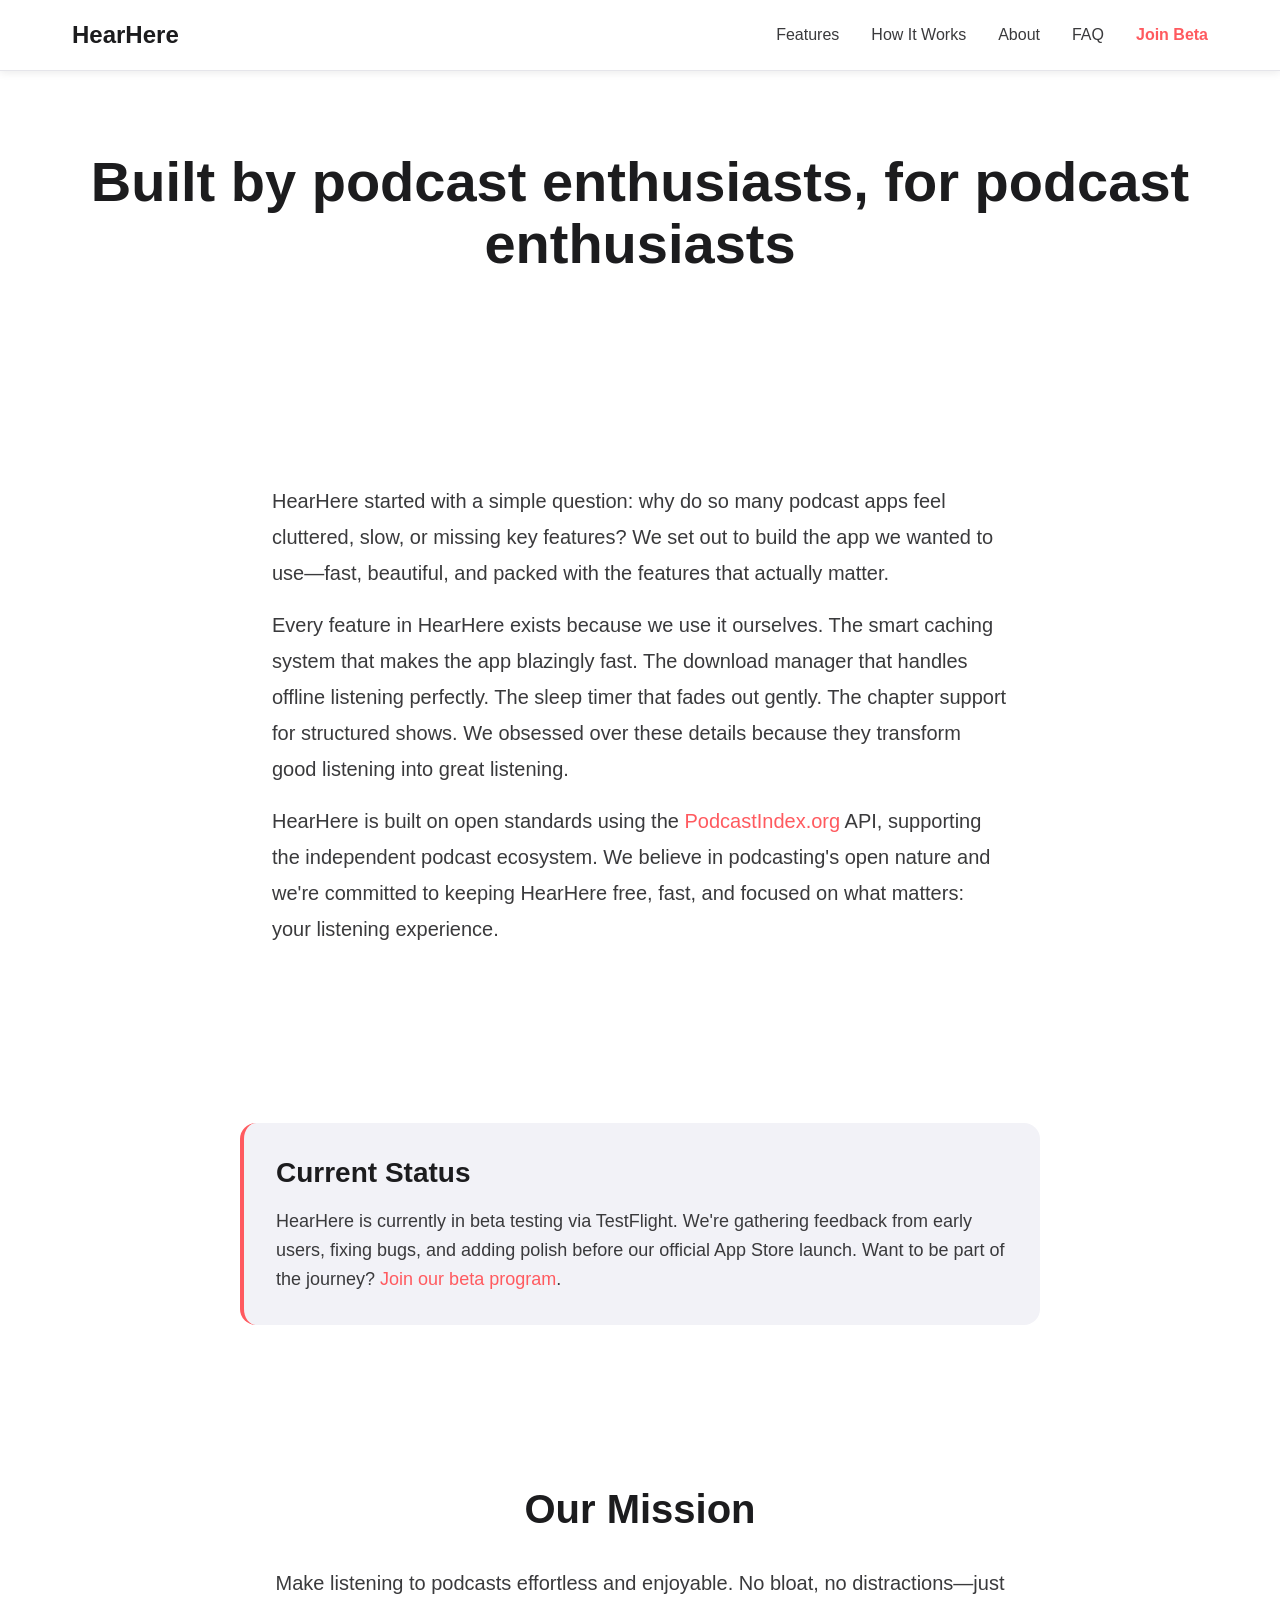
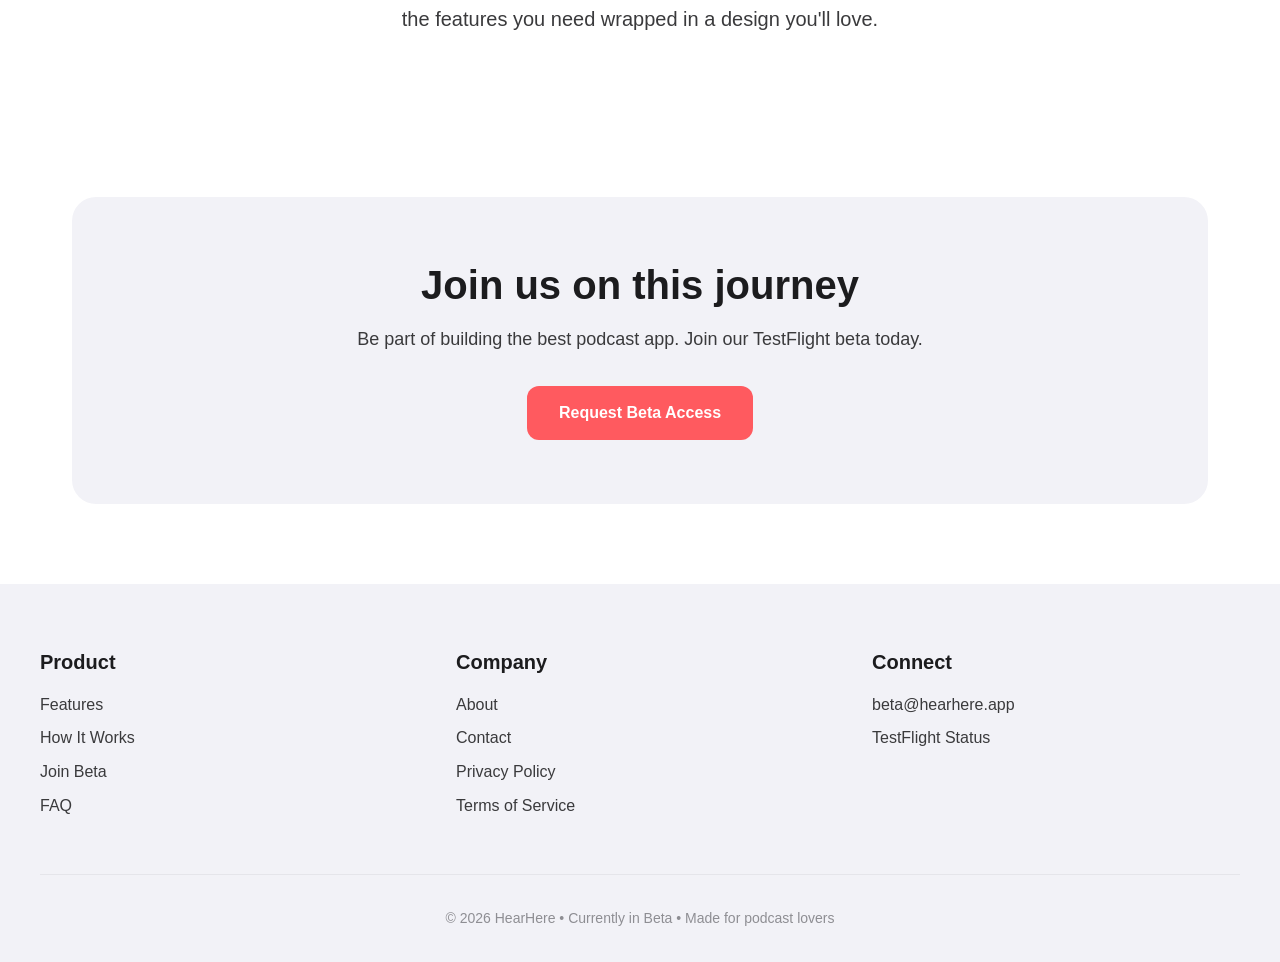
==== about.html @ 43078dda "Build HearHere website with all pages and features Created a complete, responsive website for HearHe" ====
<!DOCTYPE html>
<html lang="en">
<head>
    <meta charset="UTF-8">
    <meta name="viewport" content="width=device-width, initial-scale=1.0">
    <title>About - HearHere</title>
    <meta name="description" content="Built by podcast enthusiasts, for podcast enthusiasts. Learn about HearHere's mission and vision.">
    <link rel="stylesheet" href="styles.css">
</head>
<body>
    <!-- Navigation -->
    <nav>
        <div class="nav-container">
            <a href="index.html" class="logo">HearHere</a>
            <button class="mobile-menu-toggle" aria-label="Toggle menu">☰</button>
            <ul class="nav-links">
                <li><a href="features.html">Features</a></li>
                <li><a href="how-it-works.html">How It Works</a></li>
                <li><a href="about.html">About</a></li>
                <li><a href="faq.html">FAQ</a></li>
                <li><a href="beta.html" class="beta-link">Join Beta</a></li>
            </ul>
        </div>
    </nav>

    <!-- Page Header -->
    <section class="section">
        <div class="container">
            <div class="section-header">
                <h1>Built by podcast enthusiasts, for podcast enthusiasts</h1>
            </div>
        </div>
    </section>

    <!-- Main Content -->
    <section class="section">
        <div class="container" style="max-width: 800px;">
            <p style="font-size: 1.25rem; line-height: 1.8;">
                HearHere started with a simple question: why do so many podcast apps feel cluttered, slow, or missing key features? We set out to build the app we wanted to use—fast, beautiful, and packed with the features that actually matter.
            </p>

            <p style="font-size: 1.25rem; line-height: 1.8;">
                Every feature in HearHere exists because we use it ourselves. The smart caching system that makes the app blazingly fast. The download manager that handles offline listening perfectly. The sleep timer that fades out gently. The chapter support for structured shows. We obsessed over these details because they transform good listening into great listening.
            </p>

            <p style="font-size: 1.25rem; line-height: 1.8;">
                HearHere is built on open standards using the <a href="https://podcastindex.org" target="_blank" rel="noopener noreferrer">PodcastIndex.org</a> API, supporting the independent podcast ecosystem. We believe in podcasting's open nature and we're committed to keeping HearHere free, fast, and focused on what matters: your listening experience.
            </p>
        </div>
    </section>

    <!-- Current Status -->
    <section class="section">
        <div class="container">
            <div class="beta-status" style="max-width: 800px; margin: 0 auto;">
                <h3 style="margin-bottom: 1rem;">Current Status</h3>
                <p style="margin: 0;">
                    HearHere is currently in beta testing via TestFlight. We're gathering feedback from early users, fixing bugs, and adding polish before our official App Store launch. Want to be part of the journey? <a href="beta.html">Join our beta program</a>.
                </p>
            </div>
        </div>
    </section>

    <!-- Mission Statement -->
    <section class="section">
        <div class="container" style="max-width: 800px; text-align: center;">
            <h2 class="mb-2">Our Mission</h2>
            <p style="font-size: 1.25rem; line-height: 1.8;">
                Make listening to podcasts effortless and enjoyable. No bloat, no distractions—just the features you need wrapped in a design you'll love.
            </p>
        </div>
    </section>

    <!-- CTA Section -->
    <div class="container">
        <section class="beta-callout">
            <h2>Join us on this journey</h2>
            <p>Be part of building the best podcast app. Join our TestFlight beta today.</p>
            <a href="beta.html" class="btn btn-primary">Request Beta Access</a>
        </section>
    </div>

    <!-- Footer -->
    <footer>
        <div class="footer-content">
            <div class="footer-column">
                <h4>Product</h4>
                <ul>
                    <li><a href="features.html">Features</a></li>
                    <li><a href="how-it-works.html">How It Works</a></li>
                    <li><a href="beta.html">Join Beta</a></li>
                    <li><a href="faq.html">FAQ</a></li>
                </ul>
            </div>
            <div class="footer-column">
                <h4>Company</h4>
                <ul>
                    <li><a href="about.html">About</a></li>
                    <li><a href="mailto:beta@hearhere.app">Contact</a></li>
                    <li><a href="#">Privacy Policy</a></li>
                    <li><a href="#">Terms of Service</a></li>
                </ul>
            </div>
            <div class="footer-column">
                <h4>Connect</h4>
                <ul>
                    <li><a href="mailto:beta@hearhere.app">beta@hearhere.app</a></li>
                    <li><a href="#">TestFlight Status</a></li>
                </ul>
            </div>
        </div>
        <div class="footer-bottom">
            &copy; 2026 HearHere &bull; Currently in Beta &bull; Made for podcast lovers
        </div>
    </footer>

    <script src="script.js"></script>
</body>
</html>
---- styles.css ----
/* HearHere Website Styles */

/* CSS Variables for Design System */
:root {
    --primary-accent: #FF5A5F;
    --grey-bg: #F2F2F7;
    --text-primary: #1C1C1E;
    --text-secondary: #3A3A3C;
    --text-tertiary: #8E8E93;
    --border-color: #E5E5EA;
    --white: #FFFFFF;
    --black: #000000;
    --shadow: 0 2px 8px rgba(0, 0, 0, 0.08);
    --shadow-lg: 0 4px 16px rgba(0, 0, 0, 0.12);
}

/* Reset and Base Styles */
* {
    margin: 0;
    padding: 0;
    box-sizing: border-box;
}

body {
    font-family: -apple-system, BlinkMacSystemFont, 'Segoe UI', 'Roboto', 'Helvetica', 'Arial', sans-serif;
    color: var(--text-primary);
    background-color: var(--white);
    line-height: 1.6;
    -webkit-font-smoothing: antialiased;
    -moz-osx-font-smoothing: grayscale;
}

/* Typography */
h1 {
    font-size: 3.5rem;
    font-weight: 700;
    line-height: 1.1;
    margin-bottom: 1.5rem;
}

h2 {
    font-size: 2.5rem;
    font-weight: 700;
    line-height: 1.2;
    margin-bottom: 1rem;
}

h3 {
    font-size: 1.75rem;
    font-weight: 600;
    line-height: 1.3;
    margin-bottom: 0.75rem;
}

h4 {
    font-size: 1.25rem;
    font-weight: 600;
    line-height: 1.4;
    margin-bottom: 0.5rem;
}

p {
    font-size: 1.125rem;
    color: var(--text-secondary);
    margin-bottom: 1rem;
}

a {
    color: var(--primary-accent);
    text-decoration: none;
    transition: opacity 0.2s;
}

a:hover {
    opacity: 0.8;
}

/* Navigation */
nav {
    background: var(--white);
    border-bottom: 1px solid var(--border-color);
    position: sticky;
    top: 0;
    z-index: 100;
    box-shadow: var(--shadow);
}

.nav-container {
    max-width: 1200px;
    margin: 0 auto;
    padding: 1rem 2rem;
    display: flex;
    justify-content: space-between;
    align-items: center;
}

.logo {
    font-size: 1.5rem;
    font-weight: 700;
    color: var(--text-primary);
}

.nav-links {
    display: flex;
    gap: 2rem;
    list-style: none;
    align-items: center;
}

.nav-links a {
    color: var(--text-secondary);
    font-weight: 500;
    transition: color 0.2s;
}

.nav-links a:hover {
    color: var(--primary-accent);
    opacity: 1;
}

.nav-links .beta-link {
    color: var(--primary-accent);
    font-weight: 600;
}

.mobile-menu-toggle {
    display: none;
    background: none;
    border: none;
    font-size: 1.5rem;
    cursor: pointer;
    color: var(--text-primary);
}

/* Buttons */
.btn {
    display: inline-block;
    padding: 0.875rem 2rem;
    border-radius: 12px;
    font-weight: 600;
    font-size: 1rem;
    cursor: pointer;
    border: none;
    transition: all 0.2s;
    text-align: center;
}

.btn-primary {
    background: var(--primary-accent);
    color: var(--white);
}

.btn-primary:hover {
    opacity: 0.9;
    transform: translateY(-1px);
    box-shadow: var(--shadow-lg);
}

.btn-secondary {
    background: var(--grey-bg);
    color: var(--text-primary);
}

.btn-secondary:hover {
    background: #E5E5EA;
}

/* Container */
.container {
    max-width: 1200px;
    margin: 0 auto;
    padding: 0 2rem;
}

/* Hero Section */
.hero {
    padding: 5rem 0;
    text-align: center;
}

.beta-badge {
    display: inline-block;
    background: var(--grey-bg);
    color: var(--text-secondary);
    padding: 0.5rem 1rem;
    border-radius: 20px;
    font-size: 0.875rem;
    font-weight: 600;
    margin-bottom: 1.5rem;
}

.hero h1 {
    max-width: 800px;
    margin: 0 auto 1rem;
}

.hero p {
    max-width: 700px;
    margin: 0 auto 2rem;
    font-size: 1.25rem;
}

.hero-cta {
    display: flex;
    gap: 1rem;
    justify-content: center;
    flex-wrap: wrap;
}

.hero-image {
    margin-top: 3rem;
    max-width: 100%;
}

/* Feature Grid */
.features-grid {
    display: grid;
    grid-template-columns: repeat(auto-fit, minmax(300px, 1fr));
    gap: 2rem;
    padding: 4rem 0;
}

.feature-card {
    background: var(--grey-bg);
    padding: 2rem;
    border-radius: 16px;
    transition: transform 0.2s;
}

.feature-card:hover {
    transform: translateY(-4px);
}

.feature-card h3 {
    color: var(--text-primary);
    margin-bottom: 1rem;
}

.feature-card p {
    color: var(--text-secondary);
}

/* Beta Callout Section */
.beta-callout {
    background: var(--grey-bg);
    padding: 4rem 2rem;
    text-align: center;
    margin: 4rem 0;
    border-radius: 24px;
}

.beta-callout h2 {
    margin-bottom: 1rem;
}

.beta-callout p {
    max-width: 700px;
    margin: 0 auto 2rem;
    font-size: 1.125rem;
}

/* Section Styles */
.section {
    padding: 5rem 0;
}

.section-header {
    text-align: center;
    margin-bottom: 3rem;
}

.section-subtitle {
    font-size: 1.25rem;
    color: var(--text-secondary);
    max-width: 600px;
    margin: 0 auto;
}

/* Feature Detail Section */
.feature-detail {
    display: grid;
    grid-template-columns: 1fr 1fr;
    gap: 4rem;
    align-items: center;
    margin-bottom: 5rem;
}

.feature-detail:nth-child(even) {
    direction: rtl;
}

.feature-detail:nth-child(even) > * {
    direction: ltr;
}

.feature-content h3 {
    margin-bottom: 1rem;
}

.feature-list {
    list-style: none;
    margin-top: 1.5rem;
}

.feature-list li {
    padding: 0.75rem 0;
    padding-left: 1.5rem;
    position: relative;
    color: var(--text-secondary);
}

.feature-list li:before {
    content: "✓";
    position: absolute;
    left: 0;
    color: var(--primary-accent);
    font-weight: bold;
}

/* Steps */
.steps {
    display: grid;
    gap: 3rem;
}

.step {
    display: grid;
    grid-template-columns: 1fr 1fr;
    gap: 3rem;
    align-items: center;
}

.step:nth-child(even) {
    direction: rtl;
}

.step:nth-child(even) > * {
    direction: ltr;
}

.step-number {
    display: inline-block;
    background: var(--primary-accent);
    color: var(--white);
    width: 40px;
    height: 40px;
    border-radius: 50%;
    text-align: center;
    line-height: 40px;
    font-weight: bold;
    margin-bottom: 1rem;
}

/* Beta Page Styles */
.beta-status {
    background: var(--grey-bg);
    padding: 2rem;
    border-radius: 16px;
    margin: 2rem 0;
    border-left: 4px solid var(--primary-accent);
}

.beta-grid {
    display: grid;
    grid-template-columns: repeat(auto-fit, minmax(280px, 1fr));
    gap: 2rem;
    margin: 3rem 0;
}

.beta-feature {
    background: var(--white);
    padding: 2rem;
    border-radius: 12px;
    box-shadow: var(--shadow);
}

.beta-feature h3 {
    font-size: 1.25rem;
    margin-bottom: 0.75rem;
}

.checklist {
    list-style: none;
    margin: 2rem 0;
}

.checklist li {
    padding: 0.75rem 0;
    padding-left: 2rem;
    position: relative;
}

.checklist li:before {
    position: absolute;
    left: 0;
    font-weight: bold;
}

.checklist.included li:before {
    content: "✓";
    color: var(--primary-accent);
}

.checklist.expectations li:before {
    content: "⚠";
    color: #FF9500;
}

/* Form Styles */
.beta-form {
    max-width: 600px;
    margin: 3rem auto;
    background: var(--grey-bg);
    padding: 2rem;
    border-radius: 16px;
}

.form-group {
    margin-bottom: 1.5rem;
}

.form-group label {
    display: block;
    font-weight: 600;
    margin-bottom: 0.5rem;
    color: var(--text-primary);
}

.form-group input,
.form-group textarea {
    width: 100%;
    padding: 0.875rem;
    border: 1px solid var(--border-color);
    border-radius: 8px;
    font-family: inherit;
    font-size: 1rem;
    transition: border-color 0.2s;
}

.form-group input:focus,
.form-group textarea:focus {
    outline: none;
    border-color: var(--primary-accent);
}

.form-group textarea {
    resize: vertical;
    min-height: 100px;
}

.form-note {
    font-size: 0.875rem;
    color: var(--text-tertiary);
    margin-top: 1rem;
}

/* FAQ Styles */
.faq-list {
    max-width: 800px;
    margin: 0 auto;
}

.faq-item {
    margin-bottom: 2rem;
    padding-bottom: 2rem;
    border-bottom: 1px solid var(--border-color);
}

.faq-item:last-child {
    border-bottom: none;
}

.faq-question {
    font-size: 1.25rem;
    font-weight: 600;
    color: var(--text-primary);
    margin-bottom: 0.75rem;
}

.faq-answer {
    color: var(--text-secondary);
    line-height: 1.7;
}

/* Footer */
footer {
    background: var(--grey-bg);
    padding: 4rem 2rem 2rem;
    margin-top: 5rem;
}

.footer-content {
    max-width: 1200px;
    margin: 0 auto;
    display: grid;
    grid-template-columns: repeat(auto-fit, minmax(200px, 1fr));
    gap: 3rem;
    margin-bottom: 3rem;
}

.footer-column h4 {
    margin-bottom: 1rem;
    color: var(--text-primary);
}

.footer-column ul {
    list-style: none;
}

.footer-column li {
    margin-bottom: 0.5rem;
}

.footer-column a {
    color: var(--text-secondary);
    transition: color 0.2s;
}

.footer-column a:hover {
    color: var(--primary-accent);
}

.footer-bottom {
    max-width: 1200px;
    margin: 0 auto;
    padding-top: 2rem;
    border-top: 1px solid var(--border-color);
    text-align: center;
    color: var(--text-tertiary);
    font-size: 0.875rem;
}

/* Responsive Design */
@media (max-width: 768px) {
    h1 {
        font-size: 2.5rem;
    }

    h2 {
        font-size: 2rem;
    }

    h3 {
        font-size: 1.5rem;
    }

    .nav-links {
        display: none;
        position: absolute;
        top: 100%;
        left: 0;
        right: 0;
        background: var(--white);
        flex-direction: column;
        padding: 1rem;
        box-shadow: var(--shadow-lg);
    }

    .nav-links.active {
        display: flex;
    }

    .mobile-menu-toggle {
        display: block;
    }

    .hero {
        padding: 3rem 0;
    }

    .features-grid {
        grid-template-columns: 1fr;
    }

    .feature-detail,
    .step {
        grid-template-columns: 1fr;
        gap: 2rem;
    }

    .feature-detail:nth-child(even),
    .step:nth-child(even) {
        direction: ltr;
    }

    .section {
        padding: 3rem 0;
    }
}

/* Utility Classes */
.text-center {
    text-align: center;
}

.mt-1 { margin-top: 1rem; }
.mt-2 { margin-top: 2rem; }
.mt-3 { margin-top: 3rem; }
.mb-1 { margin-bottom: 1rem; }
.mb-2 { margin-bottom: 2rem; }
.mb-3 { margin-bottom: 3rem; }
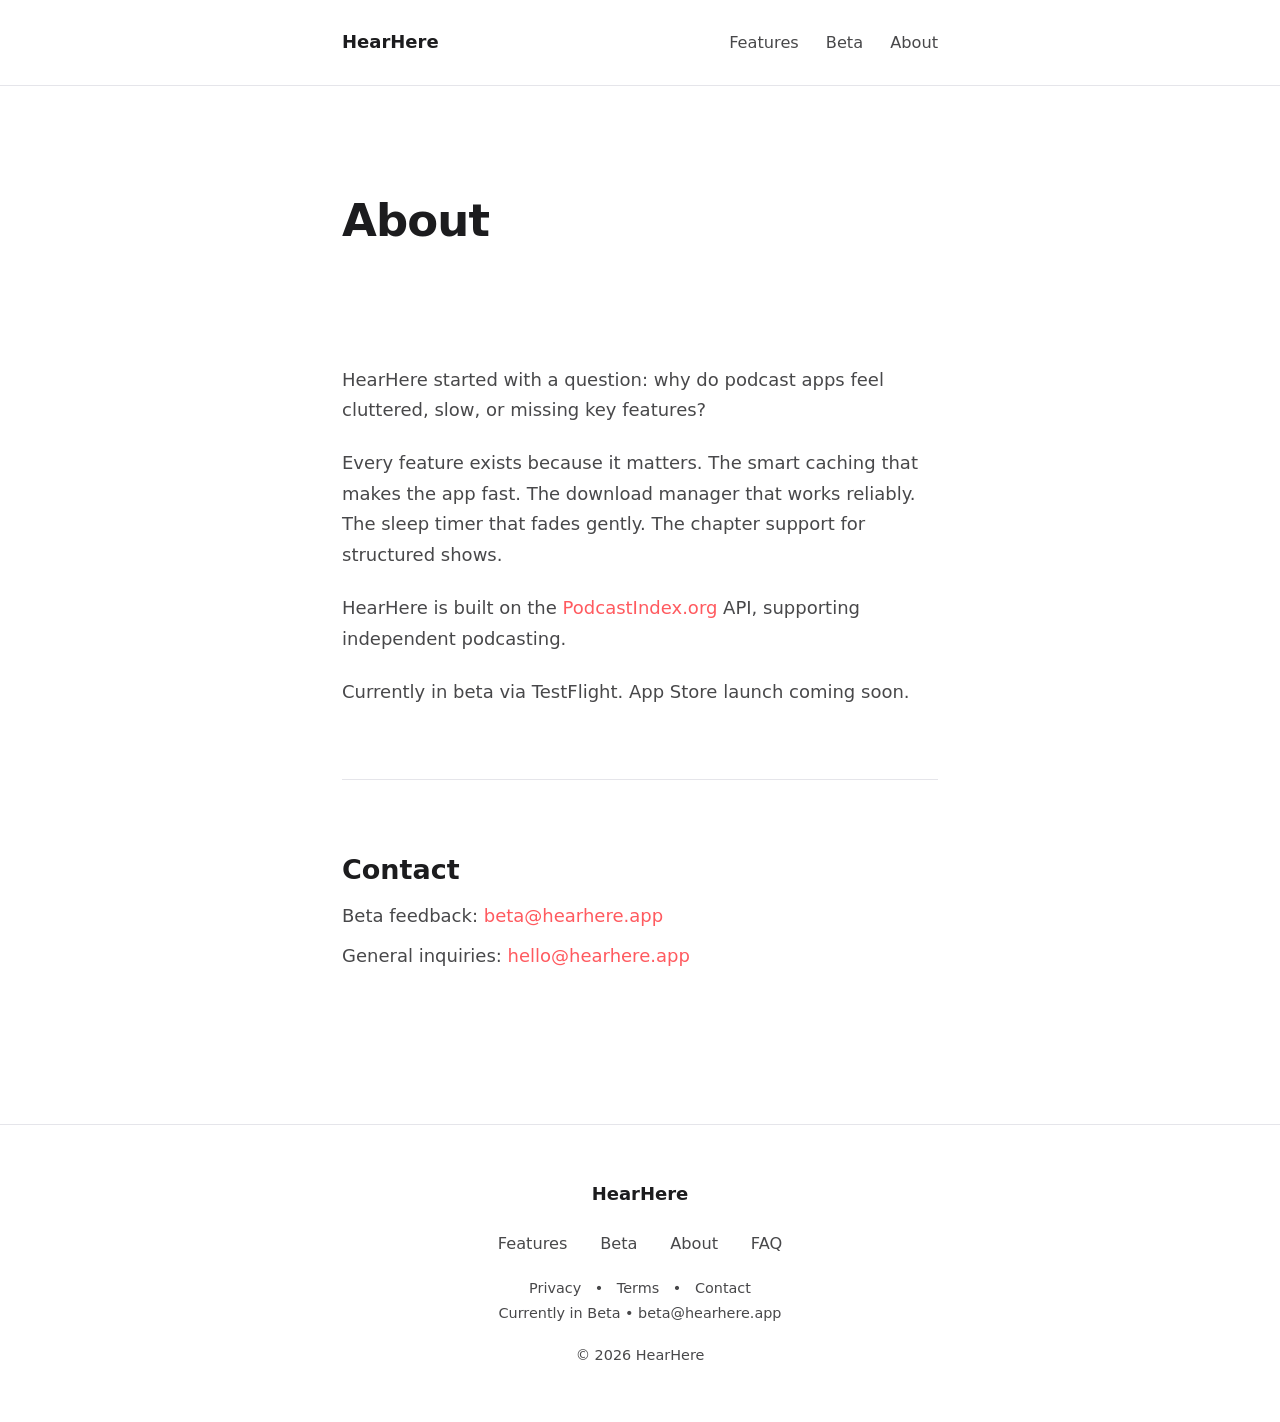
==== commit 3fe836a4: "Redesign website with minimal, text-first approach - Replace cluttered design with clean, Overcast-i" ====
--- a/about.html
+++ b/about.html
@@ -4,113 +4,65 @@
     <meta charset="UTF-8">
     <meta name="viewport" content="width=device-width, initial-scale=1.0">
     <title>About - HearHere</title>
-    <meta name="description" content="Built by podcast enthusiasts, for podcast enthusiasts. Learn about HearHere's mission and vision.">
+    <meta name="description" content="HearHere started with a question: why do podcast apps feel cluttered, slow, or missing key features?">
     <link rel="stylesheet" href="styles.css">
 </head>
 <body>
-    <!-- Navigation -->
-    <nav>
-        <div class="nav-container">
+    <header>
+        <div class="container">
             <a href="index.html" class="logo">HearHere</a>
-            <button class="mobile-menu-toggle" aria-label="Toggle menu">☰</button>
-            <ul class="nav-links">
-                <li><a href="features.html">Features</a></li>
-                <li><a href="how-it-works.html">How It Works</a></li>
-                <li><a href="about.html">About</a></li>
-                <li><a href="faq.html">FAQ</a></li>
-                <li><a href="beta.html" class="beta-link">Join Beta</a></li>
-            </ul>
+            <nav>
+                <a href="features.html">Features</a>
+                <a href="beta.html">Beta</a>
+                <a href="about.html">About</a>
+            </nav>
         </div>
-    </nav>
+    </header>
 
-    <!-- Page Header -->
-    <section class="section">
+    <main>
         <div class="container">
-            <div class="section-header">
-                <h1>Built by podcast enthusiasts, for podcast enthusiasts</h1>
+            <section class="page-header">
+                <h1>About</h1>
+            </section>
+
+            <section class="philosophy">
+                <p>HearHere started with a question: why do podcast apps feel cluttered, slow, or missing key features?</p>
+
+                <p>Every feature exists because it matters. The smart caching that makes the app fast. The download manager that works reliably. The sleep timer that fades gently. The chapter support for structured shows.</p>
+
+                <p>HearHere is built on the <a href="https://podcastindex.org">PodcastIndex.org</a> API, supporting independent podcasting.</p>
+
+                <p>Currently in beta via TestFlight. App Store launch coming soon.</p>
+            </section>
+
+            <hr>
+
+            <section class="contact">
+                <h2 style="margin-top: 0;">Contact</h2>
+                <p>Beta feedback: <a href="mailto:beta@hearhere.app">beta@hearhere.app</a></p>
+                <p>General inquiries: <a href="mailto:hello@hearhere.app">hello@hearhere.app</a></p>
+            </section>
+        </div>
+    </main>
+
+    <footer>
+        <div class="container">
+            <div class="footer-logo">HearHere</div>
+            <div class="footer-links">
+                <a href="features.html">Features</a>
+                <a href="beta.html">Beta</a>
+                <a href="about.html">About</a>
+                <a href="faq.html">FAQ</a>
             </div>
-        </div>
-    </section>
-
-    <!-- Main Content -->
-    <section class="section">
-        <div class="container" style="max-width: 800px;">
-            <p style="font-size: 1.25rem; line-height: 1.8;">
-                HearHere started with a simple question: why do so many podcast apps feel cluttered, slow, or missing key features? We set out to build the app we wanted to use—fast, beautiful, and packed with the features that actually matter.
-            </p>
-
-            <p style="font-size: 1.25rem; line-height: 1.8;">
-                Every feature in HearHere exists because we use it ourselves. The smart caching system that makes the app blazingly fast. The download manager that handles offline listening perfectly. The sleep timer that fades out gently. The chapter support for structured shows. We obsessed over these details because they transform good listening into great listening.
-            </p>
-
-            <p style="font-size: 1.25rem; line-height: 1.8;">
-                HearHere is built on open standards using the <a href="https://podcastindex.org" target="_blank" rel="noopener noreferrer">PodcastIndex.org</a> API, supporting the independent podcast ecosystem. We believe in podcasting's open nature and we're committed to keeping HearHere free, fast, and focused on what matters: your listening experience.
-            </p>
-        </div>
-    </section>
-
-    <!-- Current Status -->
-    <section class="section">
-        <div class="container">
-            <div class="beta-status" style="max-width: 800px; margin: 0 auto;">
-                <h3 style="margin-bottom: 1rem;">Current Status</h3>
-                <p style="margin: 0;">
-                    HearHere is currently in beta testing via TestFlight. We're gathering feedback from early users, fixing bugs, and adding polish before our official App Store launch. Want to be part of the journey? <a href="beta.html">Join our beta program</a>.
-                </p>
+            <div class="footer-meta">
+                <a href="#">Privacy</a>
+                <span>•</span>
+                <a href="#">Terms</a>
+                <span>•</span>
+                <a href="mailto:beta@hearhere.app">Contact</a>
             </div>
-        </div>
-    </section>
-
-    <!-- Mission Statement -->
-    <section class="section">
-        <div class="container" style="max-width: 800px; text-align: center;">
-            <h2 class="mb-2">Our Mission</h2>
-            <p style="font-size: 1.25rem; line-height: 1.8;">
-                Make listening to podcasts effortless and enjoyable. No bloat, no distractions—just the features you need wrapped in a design you'll love.
-            </p>
-        </div>
-    </section>
-
-    <!-- CTA Section -->
-    <div class="container">
-        <section class="beta-callout">
-            <h2>Join us on this journey</h2>
-            <p>Be part of building the best podcast app. Join our TestFlight beta today.</p>
-            <a href="beta.html" class="btn btn-primary">Request Beta Access</a>
-        </section>
-    </div>
-
-    <!-- Footer -->
-    <footer>
-        <div class="footer-content">
-            <div class="footer-column">
-                <h4>Product</h4>
-                <ul>
-                    <li><a href="features.html">Features</a></li>
-                    <li><a href="how-it-works.html">How It Works</a></li>
-                    <li><a href="beta.html">Join Beta</a></li>
-                    <li><a href="faq.html">FAQ</a></li>
-                </ul>
-            </div>
-            <div class="footer-column">
-                <h4>Company</h4>
-                <ul>
-                    <li><a href="about.html">About</a></li>
-                    <li><a href="mailto:beta@hearhere.app">Contact</a></li>
-                    <li><a href="#">Privacy Policy</a></li>
-                    <li><a href="#">Terms of Service</a></li>
-                </ul>
-            </div>
-            <div class="footer-column">
-                <h4>Connect</h4>
-                <ul>
-                    <li><a href="mailto:beta@hearhere.app">beta@hearhere.app</a></li>
-                    <li><a href="#">TestFlight Status</a></li>
-                </ul>
-            </div>
-        </div>
-        <div class="footer-bottom">
-            &copy; 2026 HearHere &bull; Currently in Beta &bull; Made for podcast lovers
+            <div class="footer-meta">Currently in Beta • beta@hearhere.app</div>
+            <div class="footer-copyright">© 2026 HearHere</div>
         </div>
     </footer>
 
--- a/styles.css
+++ b/styles.css
@@ -1,469 +1,318 @@
-/* HearHere Website Styles */
-
-/* CSS Variables for Design System */
+/* HearHere - Minimal, Text-First Design */
+
+/* CSS Variables */
 :root {
-    --primary-accent: #FF5A5F;
-    --grey-bg: #F2F2F7;
-    --text-primary: #1C1C1E;
-    --text-secondary: #3A3A3C;
-    --text-tertiary: #8E8E93;
-    --border-color: #E5E5EA;
-    --white: #FFFFFF;
-    --black: #000000;
-    --shadow: 0 2px 8px rgba(0, 0, 0, 0.08);
-    --shadow-lg: 0 4px 16px rgba(0, 0, 0, 0.12);
-}
-
-/* Reset and Base Styles */
-* {
+    --accent: #FF5A5F;
+    --text: #1C1C1E;
+    --text-secondary: #48484A;
+    --bg: #FFFFFF;
+    --bg-subtle: #F2F2F7;
+    --border: #E5E5EA;
+}
+
+/* Reset */
+*, *::before, *::after {
     margin: 0;
     padding: 0;
     box-sizing: border-box;
 }
 
-body {
-    font-family: -apple-system, BlinkMacSystemFont, 'Segoe UI', 'Roboto', 'Helvetica', 'Arial', sans-serif;
-    color: var(--text-primary);
-    background-color: var(--white);
-    line-height: 1.6;
+/* Base */
+html {
+    font-size: 18px;
     -webkit-font-smoothing: antialiased;
     -moz-osx-font-smoothing: grayscale;
 }
 
+body {
+    font-family: -apple-system, BlinkMacSystemFont, 'SF Pro Text', 'Segoe UI', system-ui, sans-serif;
+    color: var(--text);
+    background: var(--bg);
+    line-height: 1.7;
+}
+
 /* Typography */
 h1 {
-    font-size: 3.5rem;
-    font-weight: 700;
-    line-height: 1.1;
-    margin-bottom: 1.5rem;
-}
-
-h2 {
     font-size: 2.5rem;
     font-weight: 700;
     line-height: 1.2;
     margin-bottom: 1rem;
-}
-
-h3 {
-    font-size: 1.75rem;
+    letter-spacing: -0.02em;
+}
+
+h2 {
+    font-size: 1.5rem;
     font-weight: 600;
     line-height: 1.3;
     margin-bottom: 0.75rem;
-}
-
-h4 {
-    font-size: 1.25rem;
+    margin-top: 3rem;
+}
+
+h3 {
+    font-size: 1.125rem;
     font-weight: 600;
     line-height: 1.4;
     margin-bottom: 0.5rem;
+    margin-top: 2rem;
 }
 
 p {
-    font-size: 1.125rem;
     color: var(--text-secondary);
     margin-bottom: 1rem;
 }
 
+/* Links */
 a {
-    color: var(--primary-accent);
+    color: var(--accent);
     text-decoration: none;
-    transition: opacity 0.2s;
 }
 
 a:hover {
-    opacity: 0.8;
-}
-
-/* Navigation */
-nav {
-    background: var(--white);
-    border-bottom: 1px solid var(--border-color);
-    position: sticky;
-    top: 0;
-    z-index: 100;
-    box-shadow: var(--shadow);
-}
-
-.nav-container {
-    max-width: 1200px;
+    text-decoration: underline;
+}
+
+/* Container - Narrow for readability */
+.container {
+    max-width: 650px;
     margin: 0 auto;
-    padding: 1rem 2rem;
+    padding: 0 1.5rem;
+}
+
+/* Header */
+header {
+    padding: 1.5rem 0;
+    border-bottom: 1px solid var(--border);
+}
+
+header .container {
     display: flex;
     justify-content: space-between;
     align-items: center;
+    flex-wrap: wrap;
+    gap: 1rem;
 }
 
 .logo {
-    font-size: 1.5rem;
-    font-weight: 700;
-    color: var(--text-primary);
-}
-
-.nav-links {
+    font-weight: 600;
+    color: var(--text);
+    font-size: 1rem;
+}
+
+.logo:hover {
+    text-decoration: none;
+}
+
+nav {
     display: flex;
-    gap: 2rem;
+    gap: 1.5rem;
+    align-items: center;
+}
+
+nav a {
+    color: var(--text-secondary);
+    font-size: 0.9rem;
+}
+
+nav a:hover {
+    color: var(--accent);
+    text-decoration: none;
+}
+
+/* Hero */
+.hero {
+    padding: 5rem 0 4rem;
+    text-align: center;
+}
+
+.hero h1 {
+    font-size: 3rem;
+    margin-bottom: 0.5rem;
+}
+
+.beta-tag {
+    display: inline-block;
+    color: var(--accent);
+    font-weight: 600;
+    font-size: 0.875rem;
+    margin-bottom: 1rem;
+}
+
+.hero .tagline {
+    font-size: 1.25rem;
+    color: var(--text-secondary);
+    margin-bottom: 2rem;
+}
+
+.hero .cta {
+    color: var(--accent);
+    font-weight: 500;
+}
+
+/* Section Divider */
+hr {
+    border: none;
+    border-top: 1px solid var(--border);
+    margin: 4rem 0;
+}
+
+/* Main Content */
+main {
+    padding: 2rem 0 4rem;
+}
+
+/* Feature List - Two Column on Desktop */
+.features {
+    display: grid;
+    grid-template-columns: 1fr 1fr;
+    gap: 2.5rem 3rem;
+    margin: 2rem 0;
+}
+
+.feature h3 {
+    margin-top: 0;
+    color: var(--text);
+}
+
+.feature p {
+    font-size: 0.95rem;
+}
+
+/* Simple List */
+ul.simple {
     list-style: none;
-    align-items: center;
-}
-
-.nav-links a {
-    color: var(--text-secondary);
-    font-weight: 500;
-    transition: color 0.2s;
-}
-
-.nav-links a:hover {
-    color: var(--primary-accent);
-    opacity: 1;
-}
-
-.nav-links .beta-link {
-    color: var(--primary-accent);
-    font-weight: 600;
-}
-
-.mobile-menu-toggle {
-    display: none;
-    background: none;
-    border: none;
-    font-size: 1.5rem;
-    cursor: pointer;
-    color: var(--text-primary);
-}
-
-/* Buttons */
+    margin: 1rem 0;
+}
+
+ul.simple li {
+    padding: 0.4rem 0;
+    padding-left: 1.25rem;
+    position: relative;
+    color: var(--text-secondary);
+    font-size: 0.95rem;
+}
+
+ul.simple li::before {
+    content: "•";
+    position: absolute;
+    left: 0;
+    color: var(--text-secondary);
+}
+
+/* Bullet list with check marks */
+ul.checks li::before {
+    content: "✓";
+    color: var(--accent);
+    font-size: 0.8rem;
+}
+
+/* Section */
+.section {
+    margin: 4rem 0;
+}
+
+.section-title {
+    font-size: 1.125rem;
+    font-weight: 600;
+    margin-bottom: 1.5rem;
+    color: var(--text);
+}
+
+/* Philosophy Block */
+.philosophy {
+    margin: 4rem 0;
+}
+
+.philosophy p {
+    margin-bottom: 1.25rem;
+}
+
+/* Beta CTA Section */
+.beta-cta {
+    margin: 4rem 0;
+    padding: 3rem 0;
+    border-top: 1px solid var(--border);
+    border-bottom: 1px solid var(--border);
+}
+
+.beta-cta h2 {
+    margin-top: 0;
+}
+
+/* Button - Simple, minimal */
 .btn {
     display: inline-block;
-    padding: 0.875rem 2rem;
-    border-radius: 12px;
-    font-weight: 600;
-    font-size: 1rem;
+    background: var(--accent);
+    color: white;
+    padding: 0.75rem 1.5rem;
+    border-radius: 6px;
+    font-weight: 500;
+    font-size: 0.95rem;
+    border: none;
     cursor: pointer;
-    border: none;
-    transition: all 0.2s;
-    text-align: center;
-}
-
-.btn-primary {
-    background: var(--primary-accent);
-    color: var(--white);
-}
-
-.btn-primary:hover {
+    transition: opacity 0.15s;
+}
+
+.btn:hover {
     opacity: 0.9;
-    transform: translateY(-1px);
-    box-shadow: var(--shadow-lg);
-}
-
-.btn-secondary {
-    background: var(--grey-bg);
-    color: var(--text-primary);
-}
-
-.btn-secondary:hover {
-    background: #E5E5EA;
-}
-
-/* Container */
-.container {
-    max-width: 1200px;
-    margin: 0 auto;
-    padding: 0 2rem;
-}
-
-/* Hero Section */
-.hero {
-    padding: 5rem 0;
-    text-align: center;
-}
-
-.beta-badge {
-    display: inline-block;
-    background: var(--grey-bg);
-    color: var(--text-secondary);
-    padding: 0.5rem 1rem;
-    border-radius: 20px;
-    font-size: 0.875rem;
-    font-weight: 600;
-    margin-bottom: 1.5rem;
-}
-
-.hero h1 {
-    max-width: 800px;
-    margin: 0 auto 1rem;
-}
-
-.hero p {
-    max-width: 700px;
-    margin: 0 auto 2rem;
-    font-size: 1.25rem;
-}
-
-.hero-cta {
-    display: flex;
-    gap: 1rem;
-    justify-content: center;
-    flex-wrap: wrap;
-}
-
-.hero-image {
-    margin-top: 3rem;
-    max-width: 100%;
-}
-
-/* Feature Grid */
-.features-grid {
-    display: grid;
-    grid-template-columns: repeat(auto-fit, minmax(300px, 1fr));
-    gap: 2rem;
-    padding: 4rem 0;
-}
-
-.feature-card {
-    background: var(--grey-bg);
-    padding: 2rem;
-    border-radius: 16px;
-    transition: transform 0.2s;
-}
-
-.feature-card:hover {
-    transform: translateY(-4px);
-}
-
-.feature-card h3 {
-    color: var(--text-primary);
-    margin-bottom: 1rem;
-}
-
-.feature-card p {
-    color: var(--text-secondary);
-}
-
-/* Beta Callout Section */
-.beta-callout {
-    background: var(--grey-bg);
-    padding: 4rem 2rem;
-    text-align: center;
-    margin: 4rem 0;
-    border-radius: 24px;
-}
-
-.beta-callout h2 {
-    margin-bottom: 1rem;
-}
-
-.beta-callout p {
-    max-width: 700px;
-    margin: 0 auto 2rem;
-    font-size: 1.125rem;
-}
-
-/* Section Styles */
-.section {
-    padding: 5rem 0;
-}
-
-.section-header {
-    text-align: center;
-    margin-bottom: 3rem;
-}
-
-.section-subtitle {
-    font-size: 1.25rem;
-    color: var(--text-secondary);
-    max-width: 600px;
-    margin: 0 auto;
-}
-
-/* Feature Detail Section */
-.feature-detail {
-    display: grid;
-    grid-template-columns: 1fr 1fr;
-    gap: 4rem;
-    align-items: center;
-    margin-bottom: 5rem;
-}
-
-.feature-detail:nth-child(even) {
-    direction: rtl;
-}
-
-.feature-detail:nth-child(even) > * {
-    direction: ltr;
-}
-
-.feature-content h3 {
-    margin-bottom: 1rem;
-}
-
-.feature-list {
-    list-style: none;
-    margin-top: 1.5rem;
-}
-
-.feature-list li {
-    padding: 0.75rem 0;
-    padding-left: 1.5rem;
-    position: relative;
-    color: var(--text-secondary);
-}
-
-.feature-list li:before {
-    content: "✓";
-    position: absolute;
-    left: 0;
-    color: var(--primary-accent);
-    font-weight: bold;
-}
-
-/* Steps */
-.steps {
-    display: grid;
-    gap: 3rem;
-}
-
-.step {
-    display: grid;
-    grid-template-columns: 1fr 1fr;
-    gap: 3rem;
-    align-items: center;
-}
-
-.step:nth-child(even) {
-    direction: rtl;
-}
-
-.step:nth-child(even) > * {
-    direction: ltr;
-}
-
-.step-number {
-    display: inline-block;
-    background: var(--primary-accent);
-    color: var(--white);
-    width: 40px;
-    height: 40px;
-    border-radius: 50%;
-    text-align: center;
-    line-height: 40px;
-    font-weight: bold;
-    margin-bottom: 1rem;
-}
-
-/* Beta Page Styles */
-.beta-status {
-    background: var(--grey-bg);
-    padding: 2rem;
-    border-radius: 16px;
-    margin: 2rem 0;
-    border-left: 4px solid var(--primary-accent);
-}
-
-.beta-grid {
-    display: grid;
-    grid-template-columns: repeat(auto-fit, minmax(280px, 1fr));
-    gap: 2rem;
-    margin: 3rem 0;
-}
-
-.beta-feature {
-    background: var(--white);
-    padding: 2rem;
-    border-radius: 12px;
-    box-shadow: var(--shadow);
-}
-
-.beta-feature h3 {
-    font-size: 1.25rem;
-    margin-bottom: 0.75rem;
-}
-
-.checklist {
-    list-style: none;
-    margin: 2rem 0;
-}
-
-.checklist li {
-    padding: 0.75rem 0;
-    padding-left: 2rem;
-    position: relative;
-}
-
-.checklist li:before {
-    position: absolute;
-    left: 0;
-    font-weight: bold;
-}
-
-.checklist.included li:before {
-    content: "✓";
-    color: var(--primary-accent);
-}
-
-.checklist.expectations li:before {
-    content: "⚠";
-    color: #FF9500;
-}
-
-/* Form Styles */
-.beta-form {
-    max-width: 600px;
-    margin: 3rem auto;
-    background: var(--grey-bg);
-    padding: 2rem;
-    border-radius: 16px;
-}
-
+    text-decoration: none;
+}
+
+/* Text Link Button */
+.link-btn {
+    color: var(--accent);
+    font-weight: 500;
+}
+
+.link-btn:hover {
+    text-decoration: underline;
+}
+
+/* Form */
 .form-group {
-    margin-bottom: 1.5rem;
+    margin-bottom: 1.25rem;
 }
 
 .form-group label {
     display: block;
-    font-weight: 600;
+    font-size: 0.9rem;
+    font-weight: 500;
     margin-bottom: 0.5rem;
-    color: var(--text-primary);
+    color: var(--text);
 }
 
 .form-group input,
 .form-group textarea {
     width: 100%;
-    padding: 0.875rem;
-    border: 1px solid var(--border-color);
-    border-radius: 8px;
+    padding: 0.75rem;
+    border: 1px solid var(--border);
+    border-radius: 4px;
     font-family: inherit;
     font-size: 1rem;
-    transition: border-color 0.2s;
+    background: var(--bg);
 }
 
 .form-group input:focus,
 .form-group textarea:focus {
     outline: none;
-    border-color: var(--primary-accent);
+    border-color: var(--accent);
 }
 
 .form-group textarea {
     resize: vertical;
-    min-height: 100px;
+    min-height: 80px;
 }
 
 .form-note {
-    font-size: 0.875rem;
-    color: var(--text-tertiary);
-    margin-top: 1rem;
-}
-
-/* FAQ Styles */
-.faq-list {
-    max-width: 800px;
-    margin: 0 auto;
-}
-
+    font-size: 0.8rem;
+    color: var(--text-secondary);
+    margin-top: 0.5rem;
+}
+
+/* FAQ */
 .faq-item {
     margin-bottom: 2rem;
     padding-bottom: 2rem;
-    border-bottom: 1px solid var(--border-color);
+    border-bottom: 1px solid var(--border);
 }
 
 .faq-item:last-child {
@@ -471,131 +320,203 @@
 }
 
 .faq-question {
-    font-size: 1.25rem;
-    font-weight: 600;
-    color: var(--text-primary);
-    margin-bottom: 0.75rem;
+    font-weight: 600;
+    color: var(--text);
+    margin-bottom: 0.5rem;
 }
 
 .faq-answer {
     color: var(--text-secondary);
-    line-height: 1.7;
+}
+
+/* Feature Detail Sections */
+.feature-section {
+    margin: 3rem 0;
+}
+
+.feature-section h2 {
+    margin-top: 0;
+    padding-top: 2rem;
+    border-top: 1px solid var(--border);
+}
+
+.feature-section:first-child h2 {
+    border-top: none;
+    padding-top: 0;
+}
+
+/* Why Join Grid */
+.benefits {
+    display: grid;
+    grid-template-columns: 1fr;
+    gap: 2rem;
+    margin: 2rem 0;
+}
+
+.benefit h3 {
+    margin-top: 0;
+    margin-bottom: 0.25rem;
+}
+
+.benefit p {
+    font-size: 0.95rem;
+    margin-bottom: 0;
+}
+
+/* Steps List */
+.steps {
+    margin: 2rem 0;
+}
+
+.steps ol {
+    list-style: none;
+    counter-reset: step;
+}
+
+.steps li {
+    padding: 0.5rem 0;
+    padding-left: 2rem;
+    position: relative;
+    color: var(--text-secondary);
+}
+
+.steps li::before {
+    counter-increment: step;
+    content: counter(step) ".";
+    position: absolute;
+    left: 0;
+    color: var(--text);
+    font-weight: 500;
+}
+
+/* Contact */
+.contact p {
+    margin-bottom: 0.5rem;
 }
 
 /* Footer */
 footer {
-    background: var(--grey-bg);
-    padding: 4rem 2rem 2rem;
-    margin-top: 5rem;
-}
-
-.footer-content {
-    max-width: 1200px;
-    margin: 0 auto;
-    display: grid;
-    grid-template-columns: repeat(auto-fit, minmax(200px, 1fr));
-    gap: 3rem;
-    margin-bottom: 3rem;
-}
-
-.footer-column h4 {
+    padding: 3rem 0;
+    border-top: 1px solid var(--border);
+    margin-top: 4rem;
+}
+
+footer .container {
+    text-align: center;
+}
+
+.footer-logo {
+    font-weight: 600;
+    color: var(--text);
     margin-bottom: 1rem;
-    color: var(--text-primary);
-}
-
-.footer-column ul {
-    list-style: none;
-}
-
-.footer-column li {
+}
+
+.footer-links {
+    margin-bottom: 1rem;
+}
+
+.footer-links a {
+    color: var(--text-secondary);
+    margin: 0 0.75rem;
+    font-size: 0.9rem;
+}
+
+.footer-links a:hover {
+    color: var(--accent);
+}
+
+.footer-meta {
+    font-size: 0.8rem;
+    color: var(--text-secondary);
+}
+
+.footer-meta a {
+    color: var(--text-secondary);
+}
+
+.footer-meta span {
+    margin: 0 0.5rem;
+}
+
+.footer-copyright {
+    margin-top: 1rem;
+    font-size: 0.8rem;
+    color: var(--text-secondary);
+}
+
+/* Page Header */
+.page-header {
+    padding: 4rem 0 2rem;
+}
+
+.page-header h1 {
     margin-bottom: 0.5rem;
 }
 
-.footer-column a {
-    color: var(--text-secondary);
-    transition: color 0.2s;
-}
-
-.footer-column a:hover {
-    color: var(--primary-accent);
-}
-
-.footer-bottom {
-    max-width: 1200px;
-    margin: 0 auto;
-    padding-top: 2rem;
-    border-top: 1px solid var(--border-color);
-    text-align: center;
-    color: var(--text-tertiary);
-    font-size: 0.875rem;
-}
-
-/* Responsive Design */
-@media (max-width: 768px) {
+.page-header .subtitle {
+    color: var(--text-secondary);
+    font-size: 1.1rem;
+}
+
+/* Responsive */
+@media (max-width: 680px) {
+    html {
+        font-size: 16px;
+    }
+
+    .hero {
+        padding: 3rem 0 2rem;
+    }
+
+    .hero h1 {
+        font-size: 2.25rem;
+    }
+
     h1 {
-        font-size: 2.5rem;
+        font-size: 2rem;
     }
 
     h2 {
-        font-size: 2rem;
-    }
-
-    h3 {
-        font-size: 1.5rem;
-    }
-
-    .nav-links {
-        display: none;
-        position: absolute;
-        top: 100%;
-        left: 0;
-        right: 0;
-        background: var(--white);
-        flex-direction: column;
-        padding: 1rem;
-        box-shadow: var(--shadow-lg);
-    }
-
-    .nav-links.active {
-        display: flex;
-    }
-
-    .mobile-menu-toggle {
-        display: block;
-    }
-
-    .hero {
-        padding: 3rem 0;
-    }
-
-    .features-grid {
-        grid-template-columns: 1fr;
-    }
-
-    .feature-detail,
-    .step {
+        font-size: 1.25rem;
+    }
+
+    .features {
         grid-template-columns: 1fr;
         gap: 2rem;
     }
 
-    .feature-detail:nth-child(even),
-    .step:nth-child(even) {
-        direction: ltr;
+    header .container {
+        flex-direction: column;
+        align-items: flex-start;
+    }
+
+    nav {
+        flex-wrap: wrap;
+        gap: 1rem;
+    }
+
+    hr {
+        margin: 3rem 0;
     }
 
     .section {
-        padding: 3rem 0;
-    }
-}
-
-/* Utility Classes */
-.text-center {
-    text-align: center;
-}
-
-.mt-1 { margin-top: 1rem; }
-.mt-2 { margin-top: 2rem; }
-.mt-3 { margin-top: 3rem; }
-.mb-1 { margin-bottom: 1rem; }
-.mb-2 { margin-bottom: 2rem; }
-.mb-3 { margin-bottom: 3rem; }
+        margin: 3rem 0;
+    }
+}
+
+/* Dark Mode */
+@media (prefers-color-scheme: dark) {
+    :root {
+        --text: #F5F5F7;
+        --text-secondary: #A1A1A6;
+        --bg: #1C1C1E;
+        --bg-subtle: #2C2C2E;
+        --border: #38383A;
+    }
+
+    .form-group input,
+    .form-group textarea {
+        background: var(--bg-subtle);
+        color: var(--text);
+    }
+}
